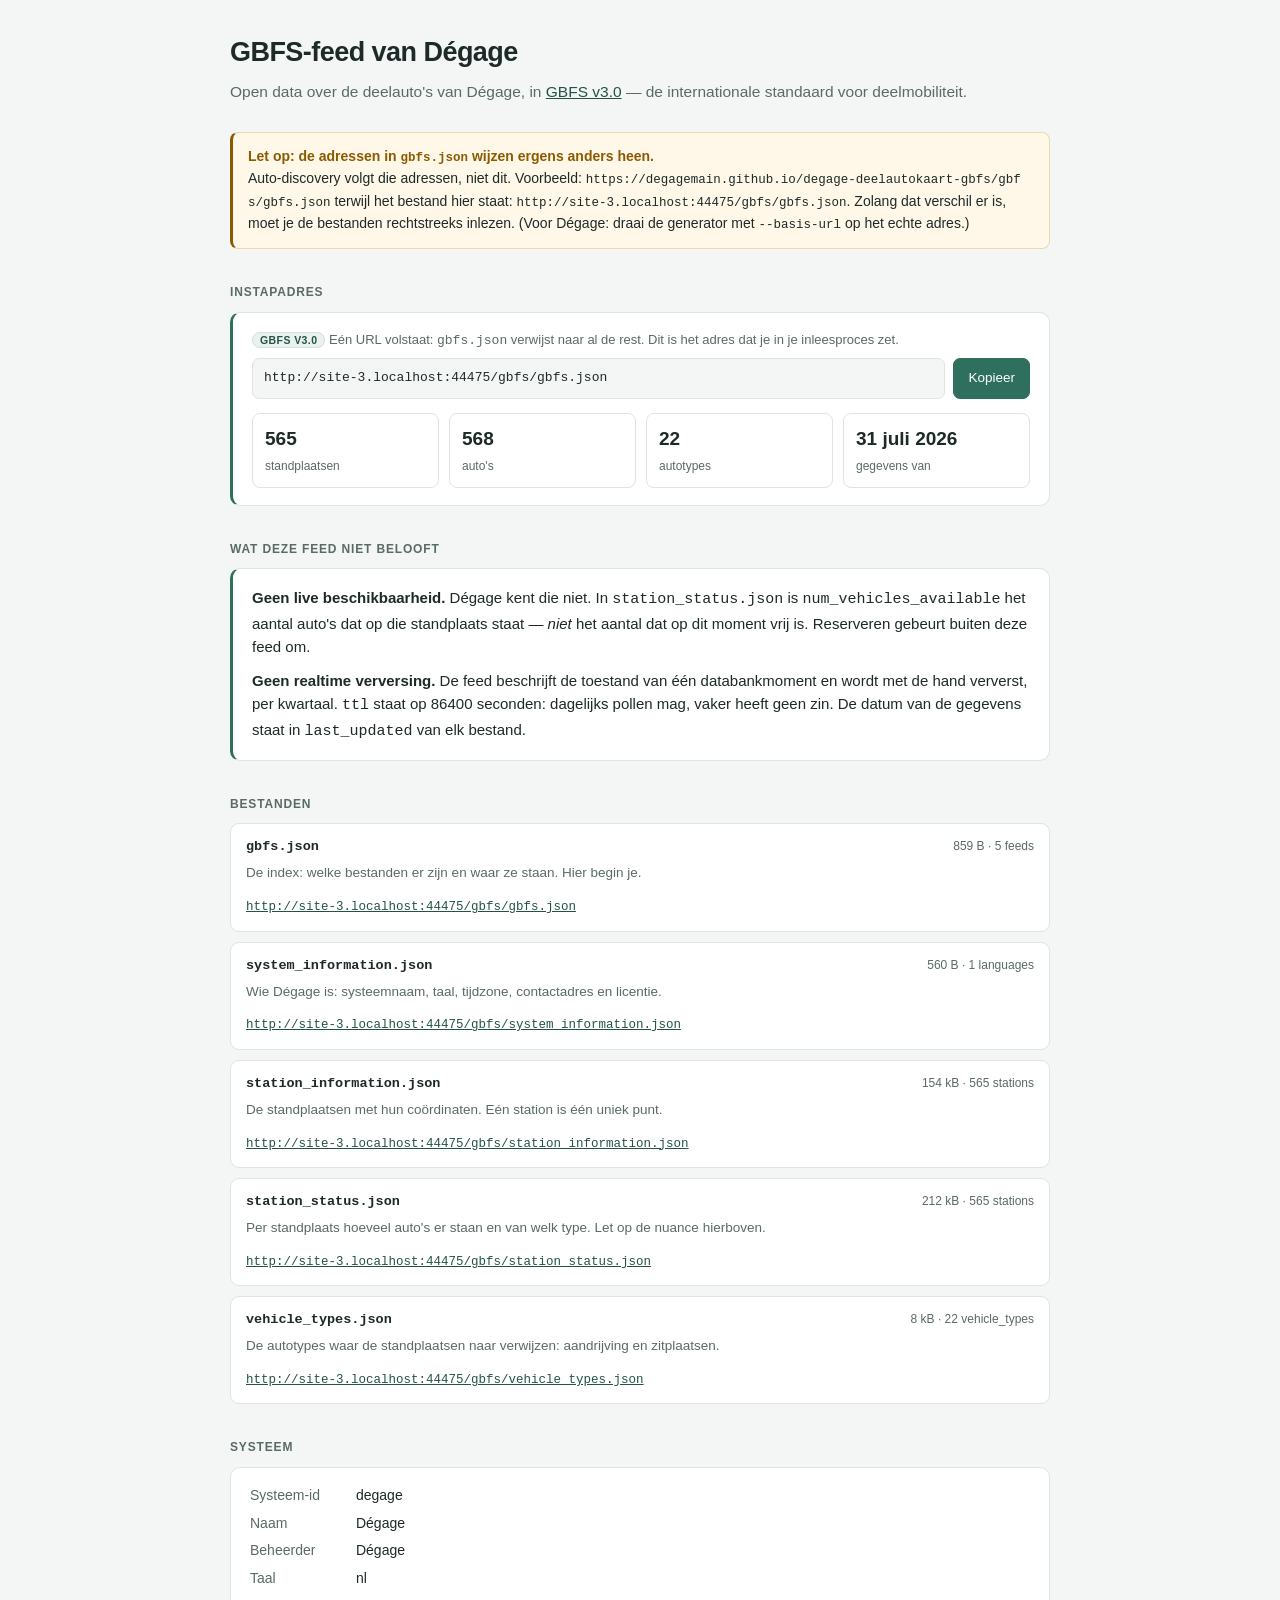
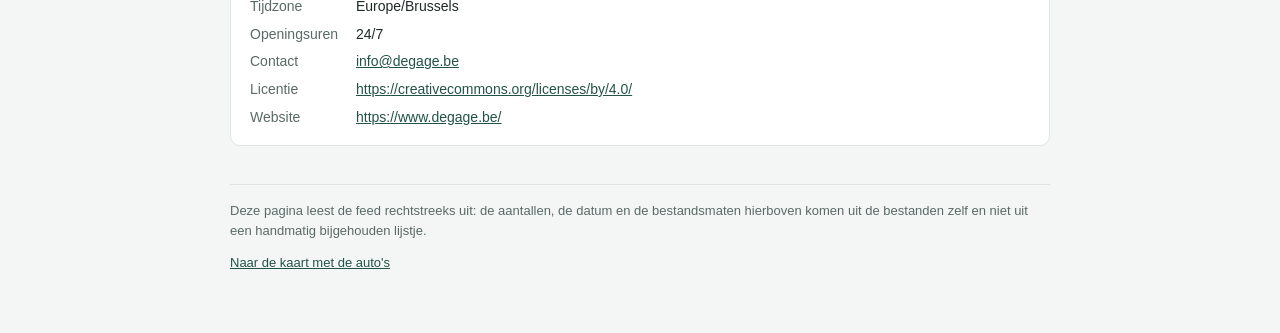
==== gbfs/index.html @ 317875b6 "GBFS indexpagina stuurt door naar gbfs.html" ====
<!doctype html>
<html lang="nl">
<head>
<meta charset="utf-8">
<meta name="viewport" content="width=device-width, initial-scale=1">
<title>GBFS-feed van Dégage</title>

<!--
  Doorverwijzing naar de instappagina van de feed.

  Wie `/gbfs` intikt, zoekt de feed. Zonder dit bestand geeft die map een 404 (GitHub
  Pages toont geen mappenlijst) — en juist dat adres is wat een partner overhoudt als hij
  het instapadres `/gbfs/gbfs.json` afkapt, of wat hij zelf probeert voordat hij de
  documentatie leest. Dan hoort daar de uitleg te staan, niet niets.

  De pagina zelf blijft in `web/gbfs.html` staan en wordt hier NIET gekopieerd. Ze leest
  de feed via `../gbfs/` en verwijst naar `kaart.html` ernaast; een tweede exemplaar in
  deze map zou die tweede link breken en bij elke wijziging uit de pas gaan lopen.

  Dit bestand raakt de feed niet aan: een aggregator vraagt `gbfs.json` en de andere
  bestanden rechtstreeks op, en die liggen gewoon naast dit bestandje. Alleen de map
  ZELF opvragen belandt hier. De generator schrijft enkel de feedbestanden en ruimt niets
  op, dus hij laat dit bestand met rust.

  Drie lagen, net als in de root, want een doorverwijzing hoort niet van één ding af te
  hangen: `meta refresh` werkt zonder JavaScript, `location.replace` gaat sneller en laat
  geen lege stap in de geschiedenis achter, en de link eronder blijft over als allebei
  geblokkeerd zijn.

  Het pad is bewust RELATIEF, zodat het klopt op een projectrepo, op een eigen domein
  en lokaal.
-->
<meta http-equiv="refresh" content="0; url=../web/gbfs.html">
<link rel="canonical" href="../web/gbfs.html">

<style>
  body {
    margin: 0;
    min-height: 100vh;
    display: flex; align-items: center; justify-content: center;
    font: 15px/1.5 -apple-system, BlinkMacSystemFont, "Segoe UI", Roboto, Arial, sans-serif;
    color: #1d2a28; background: #f4f6f5;
    text-align: center;
  }
  p { margin: 0; padding: 24px; }
  a { color: #235348; }
</style>
</head>
<body>
  <p>De GBFS-pagina wordt geopend. Gebeurt er niets?
     <a href="../web/gbfs.html">Ga naar de instappagina van de feed</a>.</p>
  <script>location.replace("../web/gbfs.html");</script>
</body>
</html>
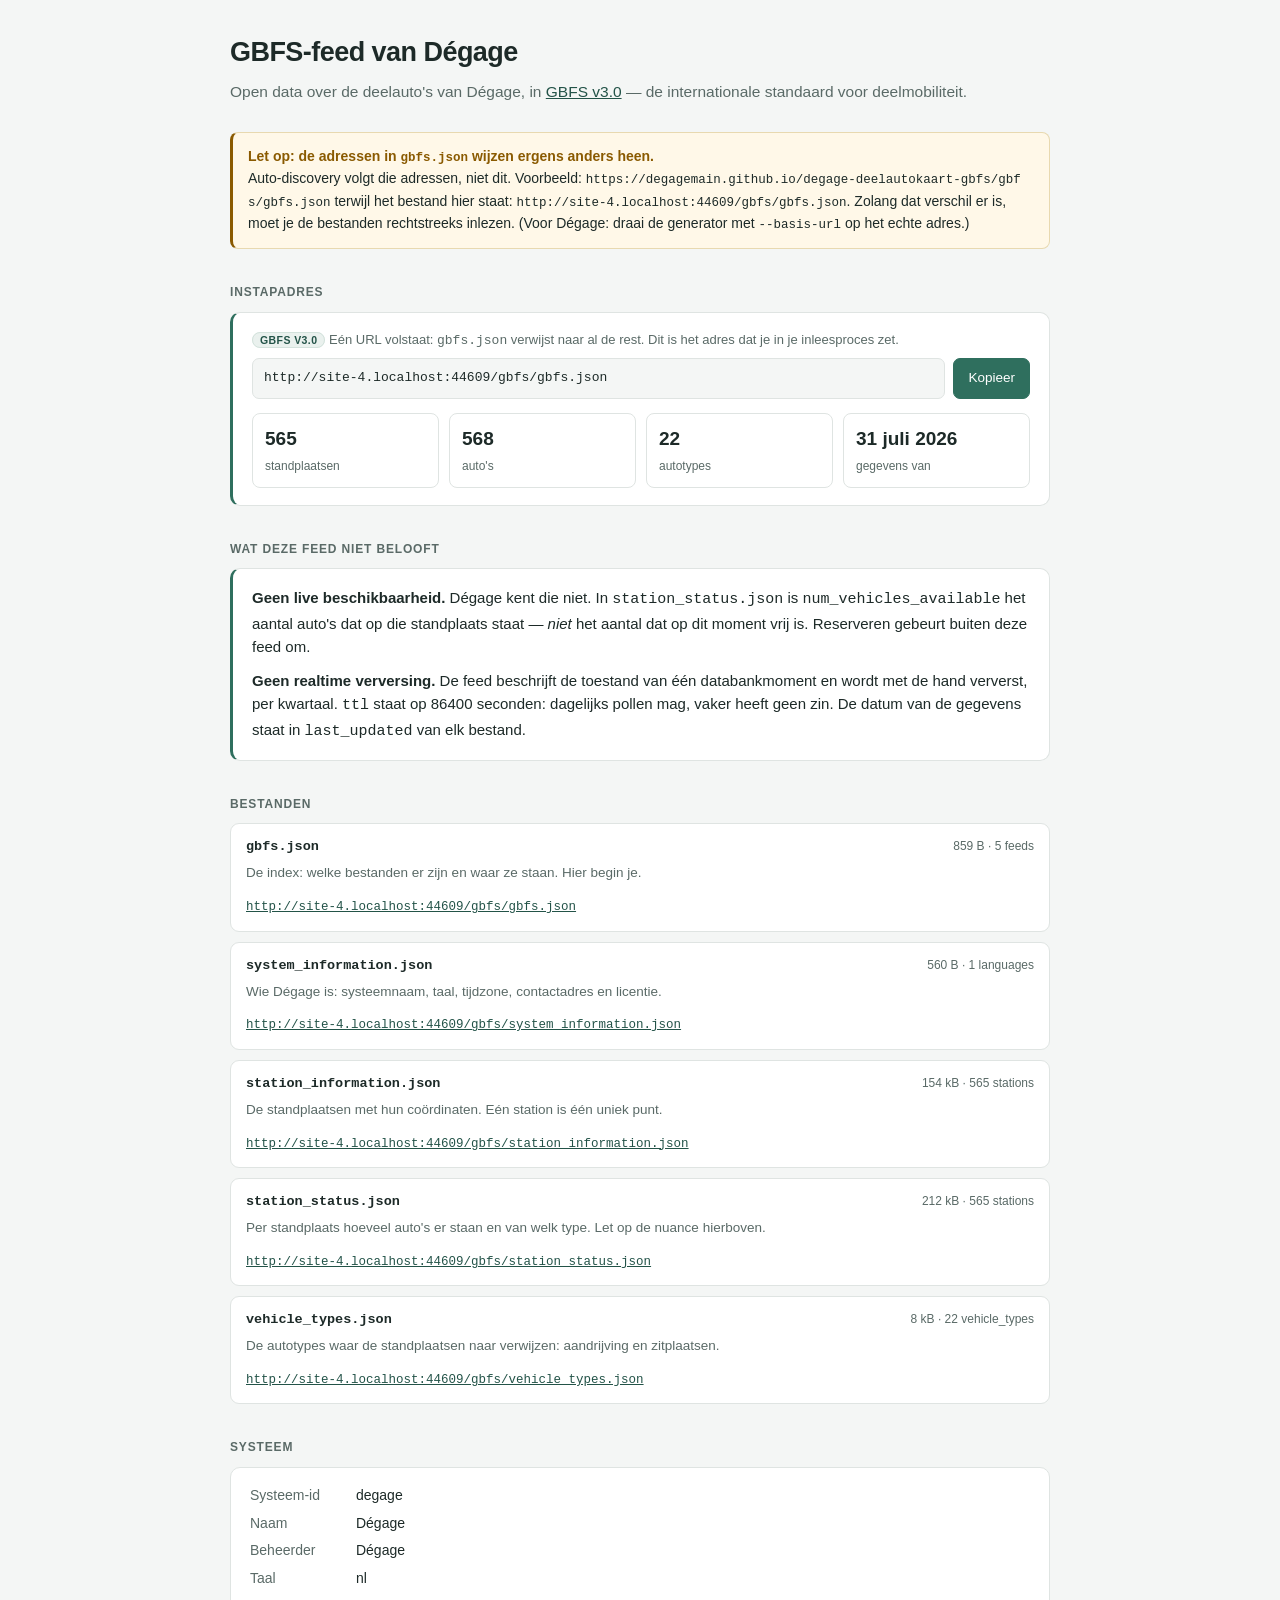
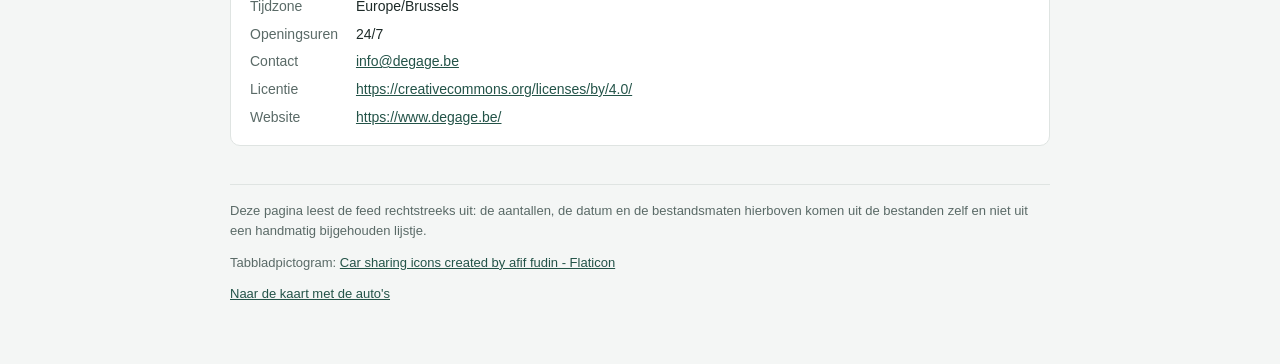
==== commit 301f6552: "Eenvoudiger bijwerken, favicon, fixes voor mobiele weergave" ====
--- a/gbfs/index.html
+++ b/gbfs/index.html
@@ -4,51 +4,429 @@
 <meta charset="utf-8">
 <meta name="viewport" content="width=device-width, initial-scale=1">
 <title>GBFS-feed van Dégage</title>
+<meta name="description" content="De open GBFS v3.0-feed van Dégage: instapadres, bestanden en wat de feed wel en niet belooft.">
+
+<!-- Het pictogram in het tabblad. Twee maten: 32 px voor het tabblad zelf, de
+     512 voor wie de pagina aan zijn beginscherm hangt. Naamsvermelding staat in
+     de voettekst van /gbfs/, in het instellingenpaneel van de kaart en in de
+     README — dat is een voorwaarde van de licentie. -->
+<link rel="icon" type="image/png" sizes="32x32" href="../favicon-32.png">
+<link rel="icon" type="image/png" sizes="512x512" href="../favicon.png">
+<link rel="apple-touch-icon" href="../favicon.png">
 
 <!--
-  Doorverwijzing naar de instappagina van de feed.
-
-  Wie `/gbfs` intikt, zoekt de feed. Zonder dit bestand geeft die map een 404 (GitHub
-  Pages toont geen mappenlijst) — en juist dat adres is wat een partner overhoudt als hij
-  het instapadres `/gbfs/gbfs.json` afkapt, of wat hij zelf probeert voordat hij de
-  documentatie leest. Dan hoort daar de uitleg te staan, niet niets.
-
-  De pagina zelf blijft in `web/gbfs.html` staan en wordt hier NIET gekopieerd. Ze leest
-  de feed via `../gbfs/` en verwijst naar `kaart.html` ernaast; een tweede exemplaar in
-  deze map zou die tweede link breken en bij elke wijziging uit de pas gaan lopen.
-
-  Dit bestand raakt de feed niet aan: een aggregator vraagt `gbfs.json` en de andere
-  bestanden rechtstreeks op, en die liggen gewoon naast dit bestandje. Alleen de map
-  ZELF opvragen belandt hier. De generator schrijft enkel de feedbestanden en ruimt niets
-  op, dus hij laat dit bestand met rust.
-
-  Drie lagen, net als in de root, want een doorverwijzing hoort niet van één ding af te
-  hangen: `meta refresh` werkt zonder JavaScript, `location.replace` gaat sneller en laat
-  geen lege stap in de geschiedenis achter, en de link eronder blijft over als allebei
-  geblokkeerd zijn.
-
-  Het pad is bewust RELATIEF, zodat het klopt op een projectrepo, op een eigen domein
-  en lokaal.
+  Instappagina voor aggregatoren en ontwikkelaars.
+
+  Alles op deze pagina wordt UIT DE FEED ZELF gelezen — aantallen, datum, versie, grootte.
+  Niets staat hier hard ingetypt, want een documentatiepagina die de feed napraat, gaat
+  bij de eerste verversing liegen.
+
+  De getoonde URL's worden afgeleid van het adres van deze pagina. Zo klopt de
+  documentatie automatisch, of de feed nu op GitHub Pages, op degage.be of lokaal staat.
+  Wat gbfs.json ZELF als URL's adverteert wordt daarnaast gelegd: wijken die af, dan
+  staat er een waarschuwing, want auto-discovery loopt op die URL's en niet op deze.
 -->
-<meta http-equiv="refresh" content="0; url=../web/gbfs.html">
-<link rel="canonical" href="../web/gbfs.html">
 
 <style>
+  :root {
+    --inkt: #1d2a28; --inkt-zacht: #5a6a67; --groen: #2f6f5e; --groen-diep: #235348;
+    --lijn: #dfe4e2; --vlak: #fff; --vlak-zacht: #f4f6f5;
+    --waarschuwing: #8a5a00; --waarschuwing-vlak: #fff8e8; --waarschuwing-lijn: #e8d9b0;
+    --radius: 10px;
+    --font: -apple-system, BlinkMacSystemFont, "Segoe UI", Roboto, "Helvetica Neue",
+            Arial, "Noto Sans", sans-serif;
+    --mono: ui-monospace, SFMono-Regular, Menlo, Consolas, "Liberation Mono", monospace;
+  }
+  * { box-sizing: border-box; }
   body {
-    margin: 0;
-    min-height: 100vh;
-    display: flex; align-items: center; justify-content: center;
-    font: 15px/1.5 -apple-system, BlinkMacSystemFont, "Segoe UI", Roboto, Arial, sans-serif;
-    color: #1d2a28; background: #f4f6f5;
-    text-align: center;
-  }
-  p { margin: 0; padding: 24px; }
-  a { color: #235348; }
+    margin: 0; padding: 32px 20px 64px;
+    font-family: var(--font); font-size: 15px; line-height: 1.55;
+    color: var(--inkt); background: var(--vlak-zacht);
+    -webkit-text-size-adjust: 100%;
+  }
+  .blad { max-width: 820px; margin: 0 auto; }
+
+  header { margin-bottom: 28px; }
+  h1 { margin: 0 0 6px; font-size: 27px; letter-spacing: -.02em; }
+  .onderkop { margin: 0; color: var(--inkt-zacht); font-size: 15.5px; }
+
+  h2 {
+    margin: 34px 0 10px; font-size: 12px; font-weight: 600;
+    letter-spacing: .07em; text-transform: uppercase; color: var(--inkt-zacht);
+  }
+  p { margin: 0 0 11px; }
+  a { color: var(--groen-diep); }
+
+  .kaartje {
+    background: var(--vlak); border: 1px solid var(--lijn);
+    border-radius: var(--radius); padding: 17px 19px;
+  }
+
+  /* ---------- het instapadres: het enige dat een aggregator echt nodig heeft ------ */
+  .instap { border-left: 3px solid var(--groen); }
+  .instap__label { margin: 0 0 7px; font-size: 13px; color: var(--inkt-zacht); }
+  .urlregel { display: flex; gap: 8px; align-items: stretch; flex-wrap: wrap; }
+  .urlregel code {
+    flex: 1 1 340px; min-width: 0;
+    padding: 9px 11px;
+    font-family: var(--mono); font-size: 13px;
+    background: var(--vlak-zacht); border: 1px solid var(--lijn); border-radius: 7px;
+    overflow-x: auto; white-space: nowrap;
+  }
+  .kopieer {
+    flex: 0 0 auto; padding: 9px 14px;
+    font: inherit; font-size: 13.5px; font-weight: 500; color: #fff;
+    background: var(--groen); border: 1px solid var(--groen); border-radius: 7px;
+    cursor: pointer;
+  }
+  .kopieer:hover { background: var(--groen-diep); border-color: var(--groen-diep); }
+  .kopieer:focus-visible { outline: 2px solid var(--inkt); outline-offset: 2px; }
+
+  /* ---------- feiten ------------------------------------------------------------- */
+  .feiten { display: flex; flex-wrap: wrap; gap: 10px; margin: 14px 0 0; padding: 0; list-style: none; }
+  .feiten li {
+    flex: 1 1 128px;
+    padding: 10px 12px;
+    background: var(--vlak); border: 1px solid var(--lijn); border-radius: 8px;
+  }
+  .feiten b { display: block; font-size: 19px; font-variant-numeric: tabular-nums; }
+  .feiten span { font-size: 12px; color: var(--inkt-zacht); }
+
+  /* ---------- bestandenlijst ----------------------------------------------------- */
+  .bestanden { display: grid; gap: 10px; }
+  .bestand {
+    background: var(--vlak); border: 1px solid var(--lijn); border-radius: 9px;
+    padding: 13px 15px;
+  }
+  .bestand__kop { display: flex; align-items: baseline; gap: 9px; flex-wrap: wrap; }
+  .bestand__naam { font-family: var(--mono); font-size: 13.5px; font-weight: 600; }
+  .merk {
+    padding: 1px 7px; border-radius: 10px;
+    font-size: 10.5px; font-weight: 600; letter-spacing: .04em; text-transform: uppercase;
+  }
+  .merk--gbfs { background: #eaf1ee; color: var(--groen-diep); border: 1px solid #d3e2dc; }
+  .bestand__maat { margin-left: auto; font-size: 12px; color: var(--inkt-zacht);
+                   font-variant-numeric: tabular-nums; }
+  .bestand__uitleg { margin: 5px 0 9px; font-size: 13.5px; color: var(--inkt-zacht); }
+  .bestand a.pad {
+    font-family: var(--mono); font-size: 12.5px; word-break: break-all;
+  }
+
+  /* ---------- waarschuwing ------------------------------------------------------- */
+  .let-op {
+    background: var(--waarschuwing-vlak); border: 1px solid var(--waarschuwing-lijn);
+    border-left: 3px solid var(--waarschuwing);
+    border-radius: 8px; padding: 13px 15px; margin: 0 0 14px;
+    font-size: 14px;
+  }
+  .let-op strong { color: var(--waarschuwing); }
+  .let-op code { font-family: var(--mono); font-size: 12.5px; word-break: break-all; }
+  .let-op[hidden] { display: none; }
+
+  .nadruk { border-left: 3px solid var(--groen); }
+  .nadruk strong { color: var(--inkt); }
+
+  /* ---------- systeemgegevens ----------------------------------------------------
+     `min-width: 0` is hier niet cosmetisch: een rasterkolom weigert standaard smaller
+     te worden dan zijn inhoud, en één lange licentie-URL duwt daarmee de hele pagina
+     breder dan het scherm. Samen met `overflow-wrap` breekt zo'n URL netjes af. */
+  .systeem {
+    display: grid; grid-template-columns: auto minmax(0, 1fr);
+    gap: 6px 18px; margin: 0; font-size: 14px;
+  }
+  .systeem dt { color: var(--inkt-zacht); }
+  .systeem dd { margin: 0; min-width: 0; overflow-wrap: anywhere; }
+
+  footer {
+    margin-top: 38px; padding-top: 16px; border-top: 1px solid var(--lijn);
+    font-size: 13px; color: var(--inkt-zacht);
+  }
+  .laden { color: var(--inkt-zacht); font-style: italic; }
+
+  @media (max-width: 560px) {
+    body { padding: 22px 14px 48px; }
+    h1 { font-size: 23px; }
+    .bestand__maat { margin-left: 0; width: 100%; }
+  }
 </style>
 </head>
 <body>
-  <p>De GBFS-pagina wordt geopend. Gebeurt er niets?
-     <a href="../web/gbfs.html">Ga naar de instappagina van de feed</a>.</p>
-  <script>location.replace("../web/gbfs.html");</script>
+<div class="blad">
+
+<header>
+  <h1>GBFS-feed van Dégage</h1>
+  <p class="onderkop">Open data over de deelauto's van Dégage, in
+     <a href="https://github.com/MobilityData/gbfs" target="_blank" rel="noopener">GBFS
+     v3.0</a> — de internationale standaard voor deelmobiliteit.</p>
+</header>
+
+<div class="let-op" id="urlwaarschuwing" hidden></div>
+
+<h2>Instapadres</h2>
+<div class="kaartje instap">
+  <p class="instap__label"><span class="merk merk--gbfs" id="versie">GBFS</span>
+     Eén URL volstaat: <code>gbfs.json</code> verwijst naar al de rest. Dit is het adres
+     dat je in je inleesproces zet.</p>
+  <div class="urlregel">
+    <code id="instap-url">…</code>
+    <button type="button" class="kopieer" id="kopieer-instap">Kopieer</button>
+  </div>
+  <ul class="feiten" id="feiten">
+    <li class="laden">bezig met laden…</li>
+  </ul>
+</div>
+
+<h2>Wat deze feed niet belooft</h2>
+<div class="kaartje nadruk">
+  <p><strong>Geen live beschikbaarheid.</strong> Dégage kent die niet. In
+     <code>station_status.json</code> is <code>num_vehicles_available</code> het aantal
+     auto's dat op die standplaats staat — <em>niet</em> het aantal dat op dit moment vrij
+     is. Reserveren gebeurt buiten deze feed om.</p>
+  <p style="margin-bottom:0"><strong>Geen realtime verversing.</strong> De feed beschrijft
+     de toestand van één databankmoment en wordt met de hand ververst, per kwartaal.
+     <code>ttl</code> staat op 86400 seconden: dagelijks pollen mag, vaker heeft geen zin.
+     De datum van de gegevens staat in <code>last_updated</code> van elk bestand.</p>
+</div>
+
+<h2>Bestanden</h2>
+<div class="bestanden" id="bestanden">
+  <p class="laden">bezig met laden…</p>
+</div>
+
+<h2>Systeem</h2>
+<div class="kaartje" id="systeem"><p class="laden">bezig met laden…</p></div>
+
+<footer>
+  <p>Deze pagina leest de feed rechtstreeks uit: de aantallen, de datum en de bestandsmaten
+     hierboven komen uit de bestanden zelf en niet uit een handmatig bijgehouden lijstje.</p>
+  <!-- Naamsvermelding van het tabbladpictogram: een voorwaarde van de gratis licentie
+       van Flaticon. De opgegeven formulering en de link blijven staan zoals ze zijn. -->
+  <p>Tabbladpictogram: <a href="https://www.flaticon.com/free-icons/car-sharing"
+     title="car sharing icons" target="_blank" rel="noopener">Car sharing icons created by
+     afif fudin - Flaticon</a></p>
+  <p style="margin-bottom:0"><a href="../map/">Naar de kaart met de auto's</a></p>
+</footer>
+
+</div>
+
+<script>
+"use strict";
+
+/* De feed staat één map hoger dan deze pagina. Alles wordt hiervan afgeleid, zodat de
+   getoonde adressen kloppen waar de site ook staat. */
+const FEED = new URL("./", location.href);
+
+/* De vijf GBFS-bestanden, in de volgorde waarin je ze leest. Alleen de uitleg staat hier
+   vast — dat is redactie, geen data.
+
+   `degage_vehicles.json` staat er bewust NIET bij. Dat is ons eigen detailbestand voor de
+   kaart, geen GBFS, en op deze pagina zou het alleen ruis zijn voor wie de standaard
+   implementeert. */
+const BESTANDEN = [
+  ["gbfs",
+   "De index: welke bestanden er zijn en waar ze staan. Hier begin je."],
+  ["system_information",
+   "Wie Dégage is: systeemnaam, taal, tijdzone, contactadres en licentie."],
+  ["station_information",
+   "De standplaatsen met hun coördinaten. Eén station is één uniek punt."],
+  ["station_status",
+   "Per standplaats hoeveel auto's er staan en van welk type. Let op de nuance hierboven."],
+  ["vehicle_types",
+   "De autotypes waar de standplaatsen naar verwijzen: aandrijving en zitplaatsen."]
+];
+
+const $ = (id) => document.getElementById(id);
+
+function ontsnap(s) {
+  return String(s).replace(/[&<>"']/g, (c) => (
+    { "&": "&amp;", "<": "&lt;", ">": "&gt;", '"': "&quot;", "'": "&#39;" }[c]
+  ));
+}
+
+function maat(bytes) {
+  if (bytes < 1024) return bytes + " B";
+  if (bytes < 1024 * 1024) return (bytes / 1024).toFixed(0) + " kB";
+  return (bytes / 1024 / 1024).toFixed(1) + " MB";
+}
+
+const MAANDEN = ["januari", "februari", "maart", "april", "mei", "juni", "juli",
+                 "augustus", "september", "oktober", "november", "december"];
+
+/* Zoals op de kaart: de datum uit de string zelf halen en niet via `new Date()`, want dan
+   verschuift hij naar de tijdzone van de bezoeker en kan hij er een dag naast zitten. */
+function datumInWoorden(stempel) {
+  const m = /^(\d{4})-(\d{2})-(\d{2})/.exec(String(stempel || ""));
+  return m ? Number(m[3]) + " " + MAANDEN[Number(m[2]) - 1] + " " + m[1] : null;
+}
+
+function getal(n) { return Number(n).toLocaleString("nl-BE"); }
+
+/* Het aantal rijen in het eerste array-veld van `data` — dat is voor elk van deze
+   bestanden het zinvolle aantal (stations, vehicle_types, vehicles, feeds). */
+function telling(payload) {
+  const data = (payload && payload.data) || {};
+  for (const [sleutel, waarde] of Object.entries(data)) {
+    if (Array.isArray(waarde)) return { sleutel, aantal: waarde.length };
+  }
+  return null;
+}
+
+async function haal(naam) {
+  const url = new URL(naam + ".json", FEED);
+  const antwoord = await fetch(url, { cache: "no-cache" });
+  if (!antwoord.ok) throw new Error(naam + ".json gaf status " + antwoord.status);
+  const tekst = await antwoord.text();
+  return { url: url.href, payload: JSON.parse(tekst), bytes: new Blob([tekst]).size };
+}
+
+function toonInstap(url) {
+  $("instap-url").textContent = url;
+  $("kopieer-instap").addEventListener("click", async () => {
+    const knop = $("kopieer-instap");
+    try {
+      await navigator.clipboard.writeText(url);
+      knop.textContent = "Gekopieerd";
+    } catch (e) {
+      // Zonder toestemming voor het klembord: selecteer de tekst, dan kan het met de hand.
+      const bereik = document.createRange();
+      bereik.selectNodeContents($("instap-url"));
+      const sel = getSelection();
+      sel.removeAllRanges();
+      sel.addRange(bereik);
+      knop.textContent = "Selecteer en kopieer";
+    }
+    setTimeout(() => { knop.textContent = "Kopieer"; }, 2200);
+  });
+}
+
+/* Auto-discovery loopt over de URL's ín gbfs.json, niet over het adres van deze pagina.
+   Staan daar nog plaatshouders, dan leest een partner straks een adres in dat niet
+   bestaat — en dat merkt hij pas als het misgaat. Dus zeggen we het hier. */
+function controleerUrls(index, echteBasis) {
+  const feeds = (index.data && index.data.feeds) || [];
+  const afwijkend = feeds.filter((f) => {
+    try { return new URL(f.url).href !== new URL(f.name + ".json", echteBasis).href; }
+    catch (e) { return true; }
+  });
+  if (!afwijkend.length) return;
+
+  const vak = $("urlwaarschuwing");
+  vak.hidden = false;
+  vak.innerHTML =
+    "<strong>Let op: de adressen in <code>gbfs.json</code> wijzen ergens anders heen.</strong><br>" +
+    "Auto-discovery volgt die adressen, niet dit. Voorbeeld: " +
+    "<code>" + ontsnap(afwijkend[0].url) + "</code> terwijl het bestand hier staat: " +
+    "<code>" + ontsnap(new URL(afwijkend[0].name + ".json", echteBasis).href) + "</code>. " +
+    "Zolang dat verschil er is, moet je de bestanden rechtstreeks inlezen. " +
+    "(Voor Dégage: draai de generator met <code>--basis-url</code> op het echte adres.)";
+}
+
+function toonFeiten(gegevens) {
+  const stations = telling(gegevens.station_information);
+  const types = telling(gegevens.vehicle_types);
+  const datum = datumInWoorden(gegevens.gbfs.last_updated);
+
+  /* Het aantal voertuigen komt uit station_status, niet uit ons eigen detailbestand:
+     zo staat er op deze pagina alleen wat een partner zelf ook uit de standaard haalt. */
+  const perStation = ((gegevens.station_status || {}).data || {}).stations || [];
+  const wagens = perStation.reduce((n, s) => n + (s.num_vehicles_available || 0), 0);
+
+  const rijen = [
+    [getal(stations ? stations.aantal : 0), "standplaatsen"],
+    [getal(wagens), "auto's"],
+    [getal(types ? types.aantal : 0), "autotypes"],
+    [datum || "onbekend", "gegevens van"]
+  ];
+  $("feiten").innerHTML = rijen
+    .map(([a, b]) => "<li><b>" + ontsnap(a) + "</b><span>" + ontsnap(b) + "</span></li>")
+    .join("");
+}
+
+function toonBestanden(bestanden) {
+  $("bestanden").innerHTML = BESTANDEN.map(([naam, uitleg]) => {
+    const b = bestanden[naam];
+    if (!b) {
+      return '<div class="bestand"><div class="bestand__kop">' +
+             '<span class="bestand__naam">' + ontsnap(naam) + ".json</span>" +
+             '</div><p class="bestand__uitleg">Niet gevonden.</p></div>';
+    }
+    const t = telling(b.payload);
+    // Geen versiemerk per bestand: ze zijn alle vijf GBFS v3.0, en dat staat één keer
+    // bovenaan bij het instapadres. Vijf keer hetzelfde label is ruis.
+    return '<div class="bestand">' +
+             '<div class="bestand__kop">' +
+               '<span class="bestand__naam">' + ontsnap(naam) + ".json</span>" +
+               '<span class="bestand__maat">' + maat(b.bytes) +
+                 (t ? " · " + getal(t.aantal) + " " + ontsnap(t.sleutel) : "") + "</span>" +
+             "</div>" +
+             '<p class="bestand__uitleg">' + ontsnap(uitleg) + "</p>" +
+             '<a class="pad" href="' + ontsnap(b.url) + '">' + ontsnap(b.url) + "</a>" +
+           "</div>";
+  }).join("");
+}
+
+function toonSysteem(system) {
+  const d = (system && system.data) || {};
+  const tekst = (v) => Array.isArray(v) && v.length ? v[0].text : (v || "—");
+  const rijen = [
+    ["Systeem-id", d.system_id],
+    ["Naam", tekst(d.name)],
+    ["Beheerder", tekst(d.operator)],
+    ["Taal", (d.languages || []).join(", ")],
+    ["Tijdzone", d.timezone],
+    ["Openingsuren", d.opening_hours],
+    ["Contact", d.feed_contact_email
+      ? '<a href="mailto:' + ontsnap(d.feed_contact_email) + '">' +
+        ontsnap(d.feed_contact_email) + "</a>" : null],
+    ["Licentie", d.license_url
+      ? '<a href="' + ontsnap(d.license_url) + '" target="_blank" rel="noopener">' +
+        ontsnap(d.license_url) + "</a>" : null],
+    ["Website", d.url
+      ? '<a href="' + ontsnap(d.url) + '" target="_blank" rel="noopener">' +
+        ontsnap(d.url) + "</a>" : null]
+  ].filter(([, waarde]) => waarde);
+
+  // Drie labels dragen al klaargemaakte HTML (een link); de rest is platte tekst.
+  const isLink = (label) => label === "Contact" || label === "Licentie" || label === "Website";
+  $("systeem").innerHTML =
+    '<dl class="systeem">' +
+    rijen.map(([label, waarde]) =>
+      "<dt>" + ontsnap(label) + "</dt>" +
+      "<dd>" + (isLink(label) ? waarde : ontsnap(waarde)) + "</dd>").join("") +
+    "</dl>";
+}
+
+async function laden() {
+  const namen = BESTANDEN.map(([naam]) => naam);
+  const opgehaald = await Promise.all(namen.map((n) => haal(n).catch(() => null)));
+  const bestanden = {};
+  const payloads = {};
+  namen.forEach((naam, i) => {
+    if (opgehaald[i]) {
+      bestanden[naam] = opgehaald[i];
+      payloads[naam] = opgehaald[i].payload;
+    }
+  });
+
+  if (!payloads.gbfs) throw new Error("gbfs.json kon niet geladen worden");
+
+  $("versie").textContent = "GBFS v" + (payloads.gbfs.version || "3.0");
+  toonInstap(new URL("gbfs.json", FEED).href);
+  toonFeiten(payloads);
+  toonBestanden(bestanden);
+  toonSysteem(payloads.system_information);
+  controleerUrls(payloads.gbfs, FEED);
+}
+
+laden().catch((fout) => {
+  $("bestanden").innerHTML =
+    '<div class="kaartje"><p style="margin:0"><strong>De feed kon niet geladen worden.</strong> ' +
+    ontsnap(fout.message) + "</p><p style=\"margin:8px 0 0;color:var(--inkt-zacht)\">" +
+    "Open deze pagina via een webserver, niet als <code>file://</code>: een browser " +
+    "blokkeert dan het inlezen van de bestanden.</p></div>";
+  $("feiten").innerHTML = "";
+  console.error(fout);
+});
+</script>
 </body>
 </html>
